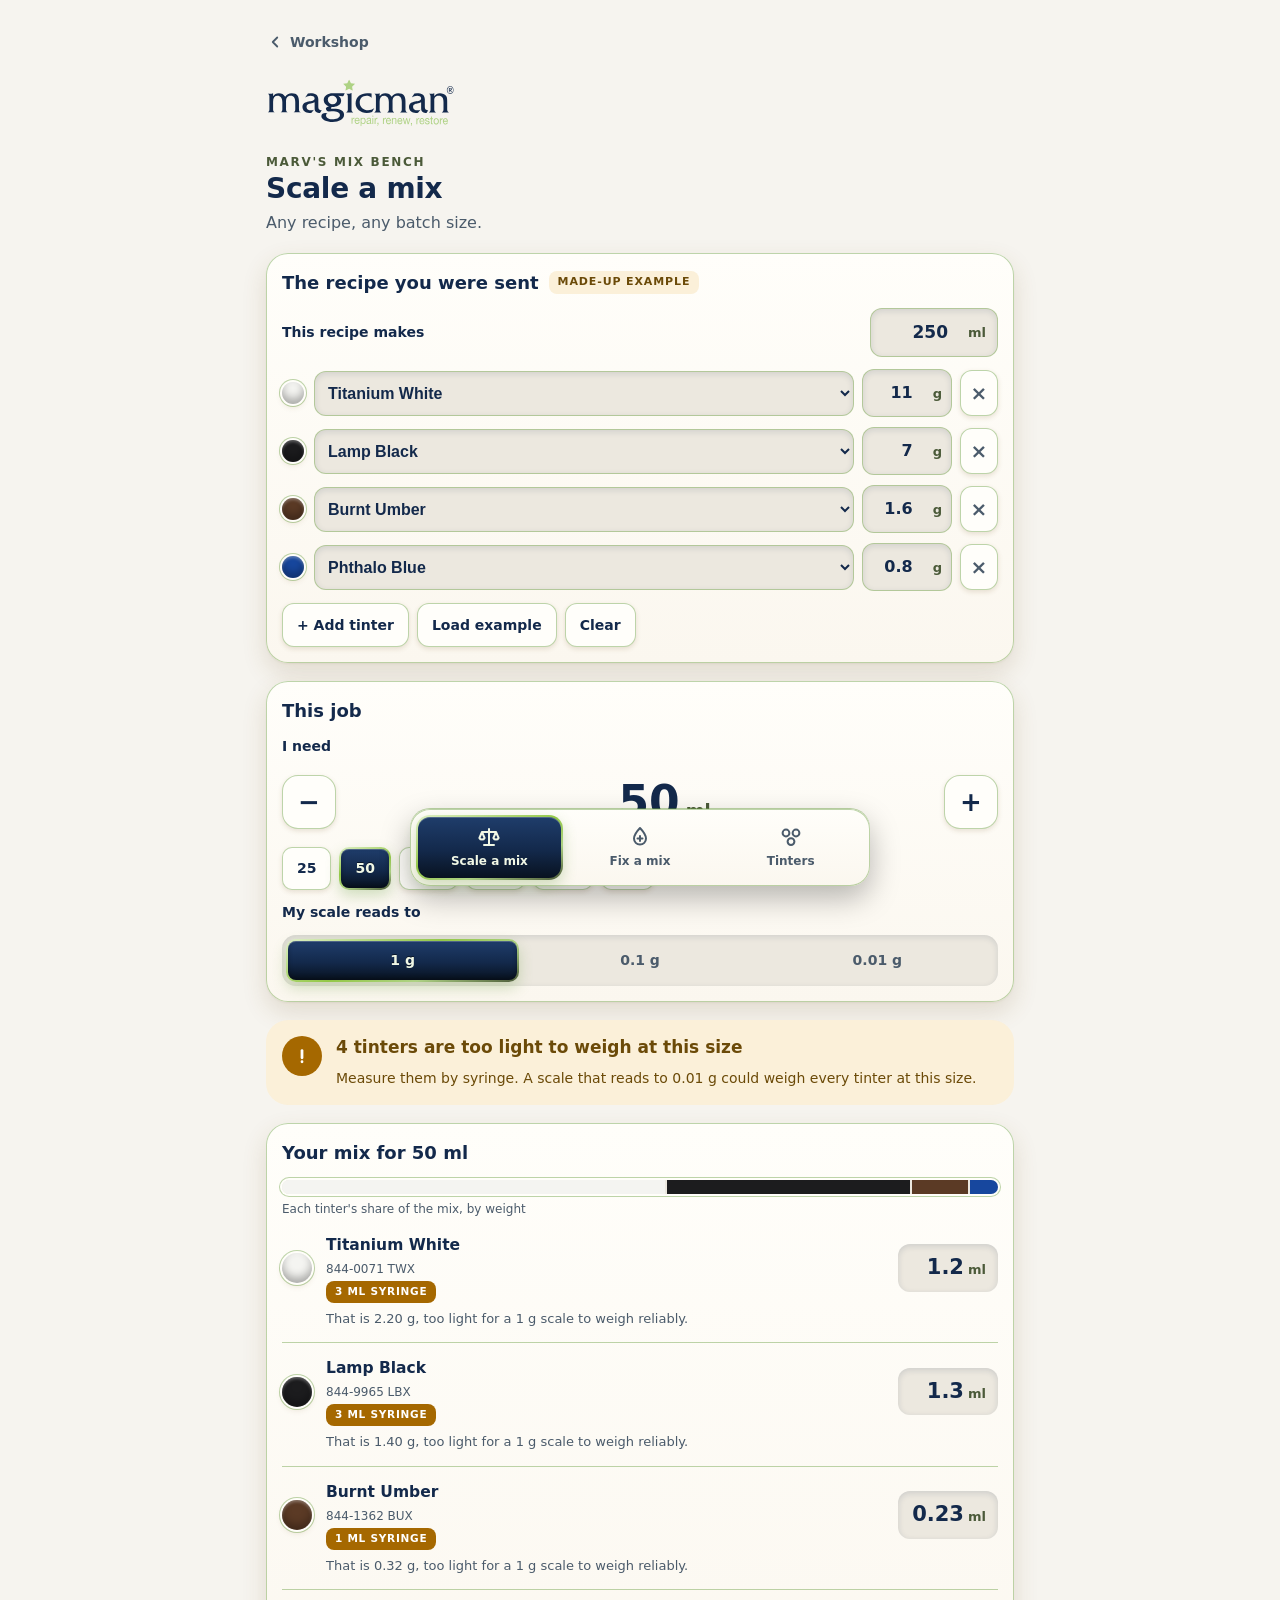
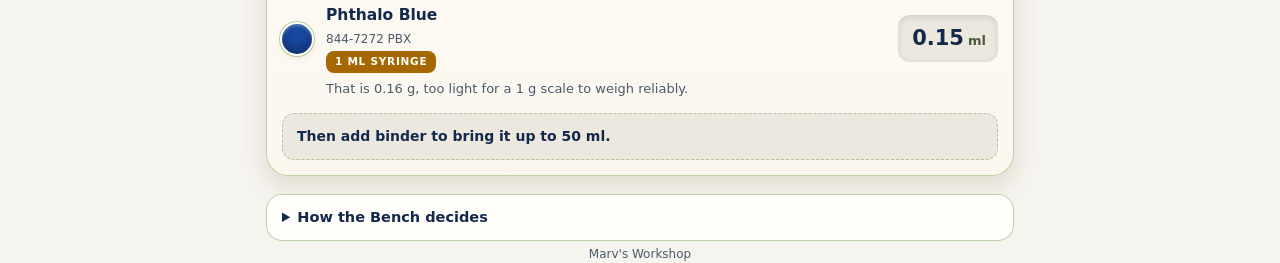
==== bench.html @ dd87129c "Name the sections Marv's Colour Lab, Mix Bench and Photo Match Each part of the Workshop now carries" ====
<!DOCTYPE html>
<html lang="en">
<head>
<meta charset="UTF-8">
<meta name="viewport" content="width=device-width, initial-scale=1, viewport-fit=cover">
<meta name="theme-color" content="#13294b">
<title>Marv's Mix Bench</title>
<link rel="stylesheet" href="css/workshop.css">
<link rel="stylesheet" href="css/bench.css">
</head>
<body>
<div class="app">
  <header class="wrap">
    <a class="back" href="index.html"><svg viewBox="0 0 24 24" fill="none" stroke="currentColor" stroke-width="2.4" stroke-linecap="round" stroke-linejoin="round" aria-hidden="true"><path d="M15 6l-6 6 6 6"/></svg>Workshop</a>
    <div class="logo"><img class="on-light" src="brand/logo.svg" alt="Magicman: repair, renew, restore"><img class="on-dark" src="brand/logo-white.svg" alt="Magicman: repair, renew, restore"></div>
    <span class="eyebrow">Marv's Mix Bench</span>
    <h1 id="hero-title">Scale a mix</h1>
    <p id="hero-sub">Any recipe, any batch size.</p>
  </header>

  <main class="wrap">

    <!-- ═══ SCALE A MIX ═══ -->
    <section class="panel" id="panel-scale" role="tabpanel" aria-labelledby="tab-scale">

      <div class="card">
        <h2>The recipe you were sent <span class="tag" id="example-note">Made-up example</span></h2>
        <div class="makes">
          <label class="label" for="recipe-qty">This recipe makes</label>
          <div class="inwell"><input id="recipe-qty" type="number" inputmode="decimal" min="1" step="any" value="250"><span>ml</span></div>
        </div>
        <div class="rows" id="rows"></div>
        <div class="link-row">
          <button class="ghost" id="add-row" type="button">+ Add tinter</button>
          <button class="ghost" id="load-example" type="button">Load example</button>
          <button class="ghost" id="clear-rows" type="button">Clear</button>
        </div>
      </div>

      <div class="card">
        <h2>This job</h2>
        <span class="label" id="need-label">I need</span>
        <div class="stepper">
          <button class="step" id="need-minus" type="button" aria-label="Less">&minus;</button>
          <div class="qty">
            <input id="need-qty" type="number" inputmode="decimal" min="1" step="any" value="50" aria-labelledby="need-label">
            <span>ml</span>
          </div>
          <button class="step" id="need-plus" type="button" aria-label="More">+</button>
        </div>
        <div class="chips" id="need-chips">
          <button class="chip" type="button" data-need="25">25</button>
          <button class="chip" type="button" data-need="50">50</button>
          <button class="chip" type="button" data-need="100">100</button>
          <button class="chip" type="button" data-need="250">250</button>
          <button class="chip" type="button" data-need="500">500</button>
          <button class="chip" type="button" data-need="1000">1 L</button>
        </div>
        <span class="label" id="res-label">My scale reads to</span>
        <div class="seg" id="res-chips" role="group" aria-labelledby="res-label">
          <button type="button" data-res="1">1 g</button>
          <button type="button" data-res="0.1">0.1 g</button>
          <button type="button" data-res="0.01">0.01 g</button>
        </div>
      </div>

      <div id="verdict" aria-live="polite"></div>

      <div class="bench" id="result-card">
        <h2 id="result-title">Your mix</h2>
        <div class="mixbar-wrap" id="mixbar-wrap" hidden>
          <div class="mixbar" id="mixbar"></div>
          <small>Each tinter's share of the mix, by weight</small>
        </div>
        <div class="lines" id="lines"></div>
      </div>

      <details>
        <summary>How the Bench decides</summary>
        <ul>
          <li>A scale can be out by half its smallest step. To keep that error under about 5%, each tinter must weigh at least ten steps: 10 g on a 1 g scale, 1 g on a 0.1 g scale.</li>
          <li>Anything lighter is converted to millilitres using the density printed on the tin, for a syringe. Below 0.10 ml a 1 ml syringe is not accurate enough either.</li>
          <li>Tinters are thick and some stays in the syringe. Use the same technique every time.</li>
          <li>Most van scales read to 1 g, so that is the starting setting. Change it if yours reads finer.</li>
          <li>Syringe sizes and the 0.10 ml limit are working assumptions until we confirm what technicians carry.</li>
          <li>The example recipe uses invented numbers. It is not a real formulation.</li>
        </ul>
      </details>
    </section>

    <!-- ═══ FIX A MIX ═══ -->
    <section class="panel" id="panel-fix" role="tabpanel" aria-labelledby="tab-fix" hidden>

      <div class="card">
        <h2>What are you mixing?</h2>
        <div class="chips" id="family-chips">
          <button class="chip" type="button" data-family="lightgrey">Light grey</button>
          <button class="chip" type="button" data-family="darkgrey">Dark grey</button>
          <button class="chip" type="button" data-family="green">Green</button>
          <button class="chip" type="button" data-family="other">Something else</button>
        </div>
      </div>

      <div class="card">
        <h2>Next to the target, your mix is</h2>
        <div class="grid2" id="problem-grid">
          <button class="big-btn" type="button" data-problem="light"><span class="pot cue-light"></span>Too light</button>
          <button class="big-btn" type="button" data-problem="dark"><span class="pot cue-dark"></span>Too dark</button>
          <button class="big-btn" type="button" data-problem="red"><span class="pot cue-red"></span>Too red</button>
          <button class="big-btn" type="button" data-problem="green"><span class="pot cue-green"></span>Too green</button>
          <button class="big-btn" type="button" data-problem="yellow"><span class="pot cue-yellow"></span>Too yellow</button>
          <button class="big-btn" type="button" data-problem="blue"><span class="pot cue-blue"></span>Too blue</button>
          <button class="big-btn" type="button" data-problem="bright"><span class="pot cue-bright"></span>Too bright</button>
          <button class="big-btn" type="button" data-problem="dull"><span class="pot cue-dull"></span>Too dull</button>
        </div>
      </div>

      <div class="coach" id="coach-card" aria-live="polite"></div>

      <div class="card">
        <h2>Every time</h2>
        <ol class="steps">
          <li><span>Make one change at a time.</span></li>
          <li><span>Stir fully before you judge it.</span></li>
          <li><span>Dab it next to the target and check it once it is dry.</span></li>
          <li><span>Note what you added. The next job in this colour starts there.</span></li>
        </ol>
      </div>

      <p class="draft"><strong>Draft guidance.</strong> Built from the notes on the tin labels and standard colour practice. Technical has not signed it off yet. It assumes the eleven tinters listed under Tinters.</p>
    </section>

    <!-- ═══ TINTERS ═══ -->
    <section class="panel" id="panel-tinters" role="tabpanel" aria-labelledby="tab-tinters" hidden>
      <div class="card">
        <h2>The eleven tinters</h2>
        <div id="tinter-list"></div>
      </div>
      <p class="hint">Vans carry either the old or the new tint system. Which one these eleven belong to is still to be confirmed. Codes, material numbers and densities are from the tin labels. The coloured pots are for finding the tin, not for judging colour. Strength for the two Phthalos and the two oxides comes from the feasibility report. The other strength ratings are a draft for Technical to confirm.</p>
    </section>

    <p class="foot">Marv's Workshop</p>
  </main>
</div>

<nav class="dock" aria-label="Tools">
  <div class="dock-in" role="tablist">
    <button role="tab" id="tab-scale" aria-controls="panel-scale" aria-selected="true">
      <svg viewBox="0 0 24 24" fill="none" stroke="currentColor" stroke-width="2" stroke-linecap="round" stroke-linejoin="round" aria-hidden="true"><path d="M12 4v16M7 20h10M5 7h14M5 7l-2.6 6a2.9 2.9 0 0 0 5.2 0L5 7zM19 7l-2.6 6a2.9 2.9 0 0 0 5.2 0L19 7z"/></svg>
      Scale a mix
    </button>
    <button role="tab" id="tab-fix" aria-controls="panel-fix" aria-selected="false">
      <svg viewBox="0 0 24 24" fill="none" stroke="currentColor" stroke-width="2" stroke-linecap="round" stroke-linejoin="round" aria-hidden="true"><path d="M12 3s6 6.3 6 10.6a6 6 0 0 1-12 0C6 9.3 12 3 12 3z"/><path d="M12 11v5M9.5 13.5h5"/></svg>
      Fix a mix
    </button>
    <button role="tab" id="tab-tinters" aria-controls="panel-tinters" aria-selected="false">
      <svg viewBox="0 0 24 24" fill="none" stroke="currentColor" stroke-width="2" stroke-linecap="round" stroke-linejoin="round" aria-hidden="true"><circle cx="7" cy="8" r="3.4"/><circle cx="17" cy="8" r="3.4"/><circle cx="12" cy="16.6" r="3.4"/></svg>
      Tinters
    </button>
  </div>
</nav>

<script>
(function () {
  "use strict";

  // ── Tinter data: Chroma-Chem 844, from the tin labels (report Appendix A) ──
  var TINTERS = [
    { id: "OYX", name: "Organic Yellow",       code: "844-2852 OYX", mat: "11000817", density: 1101, group: "Yellows and golds",            strength: "medium", dot: "#f2c417", note: "Clean, bright yellow." },
    { id: "MYX", name: "LF Medium Yellow",     code: "844-2565 MYX", mat: "11000169", density: 1190, group: "Yellows and golds",            strength: "medium", dot: "#f0a81c", note: "Clean yellow, a little warmer." },
    { id: "YOX", name: "Yellow Oxide",         code: "844-1871 YOX", mat: "11000160", density: 1643, group: "Yellows, browns and earths",   strength: "gentle", dot: "#c8962e", note: "Bridges the yellows and the earths. With Red Oxide it makes sandy ochres." },
    { id: "QRX", name: "Quinacridone Red",     code: "844-0461 QRX", mat: "11000129", density: 1042, group: "Reds and pinks",               strength: "medium", dot: "#c2264b", note: "Clean red." },
    { id: "ROX", name: "Red Oxide",            code: "844-1071 ROX", mat: "11000144", density: 1955, group: "Reds, browns and earths",      strength: "gentle", dot: "#8e3b26", note: "Earthy red. Two tins in stock, density 1955 and 1953." },
    { id: "BUX", name: "Burnt Umber",          code: "844-1362 BUX", mat: "11000151", density: 1406, group: "Browns and earths",            strength: "medium", dot: "#5b3a25", note: "Neutralises and warms other colours. With Phthalo Green it makes natural muted greens." },
    { id: "PBX", name: "Phthalo Blue",         code: "844-7272 PBX", mat: "11000196", density: 1039, group: "Blues, teals and neutrals",    strength: "vstrong", dot: "#17479e", note: "The only blue on the van. With Phthalo Green it makes teal." },
    { id: "PGX", name: "Phthalo Green",        code: "844-5568 PGX", mat: "99003584 / 11000184", density: 1068, group: "Greens, blues and teals", strength: "vstrong", dot: "#0f7a57", note: "Two tins in stock, density 1068 and 1066." },
    { id: "QVX", name: "Quinacridone Violet",  code: "844-9461 QVX", mat: "11000203", density: 1047, group: "Purples and mauves",           strength: "medium", dot: "#6d2a7c", note: "The only violet on the van." },
    { id: "LBX", name: "Lamp Black",           code: "844-9965 LBX", mat: "11000218", density: 1070, group: "Value adjusters",              strength: "vstrong", dot: "#1c1c1e", note: "With Phthalo Blue and Titanium White it makes blue-greys." },
    { id: "TWX", name: "Titanium White",       code: "844-0071 TWX", mat: "11000121", density: 1898, group: "Value adjusters",              strength: "gentle", dot: "#f4f4f1", note: "The main lightener for every colour group." }
  ];
  var T = {};
  TINTERS.forEach(function (t) { T[t.id] = t; });

  var STRENGTH = {
    vstrong: { label: "Very strong", cls: "stop", how: "The smallest touch you can manage, then check." },
    medium:  { label: "Medium",      cls: "warn", how: "Add a drop at a time." },
    gentle:  { label: "Gentle",      cls: "ok",   how: "Needs more than you expect to shift the colour." }
  };

  var ICONS = {
    ok:   '<svg viewBox="0 0 24 24" fill="none" stroke="currentColor" stroke-width="3" stroke-linecap="round" stroke-linejoin="round" aria-hidden="true"><path d="M5 12.5l4.5 4.5L19 7.5"/></svg>',
    warn: '<svg viewBox="0 0 24 24" fill="none" stroke="currentColor" stroke-width="3" stroke-linecap="round" aria-hidden="true"><path d="M12 6v8"/><path d="M12 18.2v.1"/></svg>',
    stop: '<svg viewBox="0 0 24 24" fill="none" stroke="currentColor" stroke-width="3" stroke-linecap="round" aria-hidden="true"><path d="M7 7l10 10"/><path d="M17 7L7 17"/></svg>'
  };

  var HERO = {
    scale:   { title: "Scale a mix", sub: "Any recipe, any batch size." },
    fix:     { title: "Fix a mix",   sub: "Tell MARV what looks off." },
    tinters: { title: "Tinters",     sub: "The eleven tins at a glance." }
  };

  var SYRINGE_MIN_ML = 0.10;
  var SYRINGES = [1, 3, 5, 10, 20];
  var MAX_TYPICAL_ML = 1000;   // largest batch HQ normally issues a recipe for
  var FINER_SCALES = [0.1, 0.01];

  var EXAMPLE = {
    recipeQty: 250,
    rows: [
      { t: "TWX", g: 11 },
      { t: "LBX", g: 7 },
      { t: "BUX", g: 1.6 },
      { t: "PBX", g: 0.8 }
    ]
  };

  var state = {
    recipeQty: EXAMPLE.recipeQty,
    need: 50,
    res: 1,
    rows: EXAMPLE.rows.map(function (r) { return { t: r.t, g: r.g }; }),
    isExample: true,
    family: "lightgrey",
    problem: null
  };

  var $ = function (id) { return document.getElementById(id); };
  function el(tag, cls, text) {
    var n = document.createElement(tag);
    if (cls) n.className = cls;
    if (text != null) n.textContent = text;
    return n;
  }
  function pot(color, cls) {
    var p = el("span", "pot" + (cls ? " " + cls : ""));
    p.style.backgroundColor = color;
    return p;
  }

  // ── Number formatting ──
  function fmtQty(ml) {
    if (ml >= 1000) {
      var l = ml / 1000;
      return (Math.abs(l - Math.round(l)) < 1e-9 ? l.toFixed(0) : l.toFixed(1)) + " L";
    }
    return Math.round(ml) + " ml";
  }
  function roundUpNice(ml) {
    var step = ml <= 1000 ? 5 : 100;
    return Math.ceil(ml / step - 1e-9) * step;
  }
  function resDecimals(res) { return res >= 1 ? 0 : res >= 0.1 ? 1 : 2; }
  function fmtSmallG(g) { return g < 0.1 ? g.toFixed(3) : g.toFixed(2); }

  // ── The scaling maths ──
  function calc() {
    var rows = state.rows.filter(function (r) { return r.g > 0 && T[r.t]; });
    if (!(state.recipeQty > 0) || !(state.need > 0) || rows.length === 0) return null;
    var f = state.need / state.recipeQty;
    var thr = state.res * 10;
    var weighFactor = 0, syringeFactor = 0;
    var lines = rows.map(function (r) {
      var t = T[r.t];
      var gPerMl = t.density / 1000;
      var g = r.g * f;
      var ml = g / gPerMl;
      var method = g >= thr - 1e-9 ? "weigh" : (ml >= SYRINGE_MIN_ML - 1e-9 ? "syringe" : "small");
      weighFactor = Math.max(weighFactor, thr / r.g);
      syringeFactor = Math.max(syringeFactor, Math.min(thr, SYRINGE_MIN_ML * gPerMl) / r.g);
      var syringe = null;
      if (method === "syringe") {
        for (var i = 0; i < SYRINGES.length; i++) { if (SYRINGES[i] >= ml - 1e-9) { syringe = SYRINGES[i]; break; } }
        if (syringe === null) syringe = SYRINGES[SYRINGES.length - 1];
      }
      return { t: t, g: g, ml: ml, method: method, syringe: syringe, stockOk: g * 10 >= thr - 1e-9 };
    });
    var minG = Math.min.apply(null, lines.map(function (l) { return l.g; }));
    var finerRes = null;
    FINER_SCALES.forEach(function (r) {
      if (finerRes === null && r < state.res && minG >= r * 10 - 1e-9) finerRes = r;
    });
    return {
      lines: lines,
      thr: thr,
      finerRes: finerRes,
      weighMin: roundUpNice(state.recipeQty * weighFactor),
      syringeMin: roundUpNice(state.recipeQty * syringeFactor)
    };
  }

  // ── Recipe rows ──
  function renderRows() {
    var box = $("rows");
    box.textContent = "";
    state.rows.forEach(function (r, i) {
      var row = el("div", "row");
      var p = pot(T[r.t] ? T[r.t].dot : "transparent");

      var sel = el("select", "pick");
      sel.id = "row-t-" + i;
      sel.setAttribute("aria-label", "Tinter " + (i + 1));
      TINTERS.forEach(function (t) {
        var o = el("option", null, t.name);
        o.value = t.id;
        if (t.id === r.t) o.selected = true;
        sel.appendChild(o);
      });
      sel.addEventListener("change", function () { r.t = sel.value; p.style.backgroundColor = T[r.t].dot; touched(); renderResults(); });

      var well = el("div", "inwell");
      var inp = el("input");
      inp.id = "row-g-" + i;
      inp.type = "number";
      inp.inputMode = "decimal";
      inp.min = "0";
      inp.step = "any";
      inp.value = r.g > 0 ? String(r.g) : "";
      inp.placeholder = "0";
      inp.setAttribute("aria-label", "Grams of tinter " + (i + 1));
      inp.addEventListener("input", function () { r.g = parseFloat(inp.value) || 0; touched(); renderResults(); });
      well.appendChild(inp);
      well.appendChild(el("span", null, "g"));

      var del = el("button", "icon-btn", "×");
      del.type = "button";
      del.setAttribute("aria-label", "Remove tinter " + (i + 1));
      del.addEventListener("click", function () { state.rows.splice(i, 1); touched(); renderRows(); renderResults(); });

      row.appendChild(p); row.appendChild(sel); row.appendChild(well); row.appendChild(del);
      box.appendChild(row);
    });
    if (state.rows.length === 0) {
      box.appendChild(el("p", "hint", "No tinters yet. Add the tinters and weights from the recipe HQ sent you."));
    }
  }
  function touched() { state.isExample = false; $("example-note").hidden = true; }

  // ── Results ──
  function renderResults() {
    var c = calc();
    var verdict = $("verdict");
    var lines = $("lines");
    var bar = $("mixbar");
    verdict.textContent = "";
    lines.textContent = "";
    bar.textContent = "";

    document.querySelectorAll("#need-chips .chip").forEach(function (b) {
      b.setAttribute("aria-pressed", String(parseFloat(b.dataset.need) === state.need));
    });
    document.querySelectorAll("#res-chips button").forEach(function (b) {
      b.setAttribute("aria-pressed", String(parseFloat(b.dataset.res) === state.res));
    });

    if (!c) {
      $("result-title").textContent = "Your mix";
      $("mixbar-wrap").hidden = true;
      lines.appendChild(el("p", "why", "Enter the recipe and the amount you need. The weights appear here."));
      return;
    }
    $("result-title").textContent = "Your mix for " + fmtQty(state.need);
    $("mixbar-wrap").hidden = false;
    c.lines.forEach(function (l) {
      var seg = el("i");
      seg.style.flexGrow = String(l.g);
      seg.style.flexBasis = "0";
      seg.style.backgroundColor = l.t.dot;
      seg.title = l.t.name;
      bar.appendChild(seg);
    });

    var nSyr = c.lines.filter(function (l) { return l.method === "syringe"; }).length;
    var nSmall = c.lines.filter(function (l) { return l.method === "small"; }).length;
    var scaleName = state.res + " g scale";
    var kind, headText, bodyText, actions = [];
    var bigBatchOk = c.weighMin <= MAX_TYPICAL_ML;
    var finer = c.finerRes ? " A scale that reads to " + c.finerRes + " g could weigh every tinter at this size." : "";

    if (nSyr === 0 && nSmall === 0) {
      kind = "ok";
      headText = "Good to weigh";
      bodyText = "Every tinter is heavy enough for a " + scaleName + ".";
    } else if (nSmall === 0) {
      kind = "warn";
      headText = nSyr + (nSyr === 1 ? " tinter is" : " tinters are") + " too light to weigh at this size";
      bodyText = "Measure " + (nSyr === 1 ? "it" : "them") + " by syringe" +
        (bigBatchOk ? ", or make " + fmtQty(c.weighMin) + " and weigh everything on a " + scaleName + "." : ".") + finer;
      if (bigBatchOk) actions.push(c.weighMin);
    } else {
      kind = "stop";
      headText = nSmall + (nSmall === 1 ? " tinter is" : " tinters are") + " too small to measure at this size";
      bodyText = c.weighMin === c.syringeMin
        ? "The smallest batch you can measure properly is " + fmtQty(c.syringeMin) + "."
        : "The smallest batch that works with a syringe is " + fmtQty(c.syringeMin) + "." +
          (bigBatchOk ? " To weigh everything on a " + scaleName + ", make " + fmtQty(c.weighMin) + "." : "") + finer;
      actions.push(c.syringeMin);
      if (bigBatchOk && c.weighMin !== c.syringeMin) actions.push(c.weighMin);
    }
    var box = el("div", "verdict " + kind);
    var icon = el("div", "icon");
    icon.innerHTML = ICONS[kind];
    var body = el("div", "body");
    body.appendChild(el("strong", null, headText));
    body.appendChild(el("p", null, bodyText));
    if (actions.length) {
      var ar = el("div", "link-row");
      actions.forEach(function (ml, i) {
        var b = el("button", i === 0 ? "cta" : "ghost", "Make " + fmtQty(ml) + " instead");
        b.type = "button";
        b.addEventListener("click", function () { setNeed(ml); });
        ar.appendChild(b);
      });
      body.appendChild(ar);
    }
    box.appendChild(icon); box.appendChild(body);
    verdict.appendChild(box);

    var dp = resDecimals(state.res);
    c.lines.forEach(function (l, idx) {
      var line = el("div", "line");
      line.style.animationDelay = (idx * 45) + "ms";
      var info = el("div", "info");
      info.appendChild(el("span", "name", l.t.name));
      info.appendChild(el("span", "code", l.t.code));
      var readout = el("div", "readout");
      var why = null;

      function setReadout(value, unit) {
        readout.textContent = value;
        readout.appendChild(el("span", null, unit));
      }

      if (l.method === "weigh") {
        setReadout(l.g.toFixed(dp), "g");
        info.appendChild(el("span", "pill ok", "Weigh"));
      } else if (l.method === "syringe") {
        setReadout(l.ml.toFixed(l.syringe === 1 ? 2 : 1), "ml");
        info.appendChild(el("span", "pill warn", l.syringe + " ml syringe"));
        why = el("p", "why", "That is " + fmtSmallG(l.g) + " g, too light for a " + scaleName + " to weigh reliably.");
      } else {
        setReadout(fmtSmallG(l.g), "g");
        info.appendChild(el("span", "pill stop", "Too small"));
        var msg = "That is " + l.ml.toFixed(3) + " ml, too little for a scale or a syringe.";
        if (l.stockOk) {
          msg += " As a 1 to 9 stock tint it becomes " + (l.g * 10).toFixed(dp) + " g, which this scale can weigh. Stock tints need Technical sign-off first.";
        } else {
          msg += " Make a bigger batch.";
        }
        why = el("p", "why", msg);
      }
      line.appendChild(pot(l.t.dot, "lg")); line.appendChild(info); line.appendChild(readout);
      if (why) line.appendChild(why);
      lines.appendChild(line);
    });
    lines.appendChild(el("div", "binder", "Then add binder to bring it up to " + fmtQty(state.need) + "."));
  }

  function setNeed(ml) {
    state.need = ml;
    $("need-qty").value = String(ml);
    renderResults();
  }
  function stepFor(v) { return v < 50 ? 5 : v < 100 ? 10 : v < 250 ? 25 : v < 1000 ? 50 : 100; }
  function nudge(dir) {
    var v = state.need > 0 ? state.need : 0;
    var next;
    if (dir > 0) { var s = stepFor(v); next = Math.floor(v / s + 1e-9) * s + s; }
    else { var s2 = stepFor(v - 0.001); next = Math.ceil(v / s2 - 1e-9) * s2 - s2; }
    setNeed(Math.max(5, Math.min(5000, next)));
  }

  // ── Coach rules (draft, pending Technical sign-off) ──
  var GREYS = { lightgrey: true, darkgrey: true };
  function advice(family, problem) {
    var grey = !!GREYS[family], green = family === "green";
    switch (problem) {
      case "light":
        if (green) return { head: "Deepen it with Phthalo Green", first: ["PGX", "Deepens a green without greying it."], second: ["LBX", "Darkens faster, but it also dulls a green."] };
        return { head: "Darken it with Lamp Black", first: ["LBX", family === "lightgrey" ? "On a light grey a trace of black goes a long way." : "Darkens quickly."], note: "If the colour looks weak, not just pale, add more of the recipe's main tinter before reaching for black." };
      case "dark":
        return { head: "Lighten it with Titanium White", first: ["TWX", "The main lightener for every colour group."], note: "White can leave a colour looking chalkier and cooler. Check the tone again after lightening." };
      case "red":
        return { head: "Cancel the red with Phthalo Green", first: ["PGX", "Green cancels red."], note: grey ? "A pink cast in a grey needs very little green to clear." : null };
      case "green":
        if (green) return { head: "Calm it with Burnt Umber", first: ["BUX", "Takes a green toward a natural, muted tone."], second: ["ROX", "Red cancels green. Gentle, so easy to control."] };
        if (grey) return { head: "Cancel the green with Red Oxide", first: ["ROX", "Red cancels green. Gentle, so easy to control in a grey."], second: ["QRX", "Cleaner and stronger. Use it if Red Oxide is turning the grey brown."] };
        return { head: "Cancel the green with Quinacridone Red", first: ["QRX", "Red cancels green, and this is the clean red."], second: ["ROX", "Gentler and earthier. Easier to control in a small batch."] };
      case "yellow":
        if (green) return { head: "Pull it back with Phthalo Blue", first: ["PBX", "Takes a yellow-green back toward blue."], second: ["PGX", "Adds green without pushing as far toward blue."] };
        return { head: "Cancel the yellow with Quinacridone Violet", first: ["QVX", "Violet cancels yellow."], second: grey ? ["PBX", "A trace cools a warm grey."] : null };
      case "blue":
        if (green) return { head: "Bring it back with Organic Yellow", first: ["OYX", "Clean yellow takes a blue-green back toward green."], second: ["YOX", "Use this one for muted, natural greens."] };
        return { head: "Warm it with Burnt Umber", first: ["BUX", "Warms and neutralises a cool colour."], second: ["YOX", "A gentler warm shift. Pair it with Red Oxide for a sandy tone."] };
      case "bright":
        return { head: "Knock it back with Burnt Umber", first: ["BUX", green ? "Makes a natural, muted green." : "Neutralises and warms other colours."], second: ["LBX", "Greys the colour down and darkens it at the same time."], note: grey ? "On a grey, name the cast if you can see one: too blue, too green, too red or too yellow." : null };
      case "dull":
        return { head: "You can't take dullness out", plain: "Nothing on the van removes it. Add more of the clean tinter that carries the colour to lift it. If it is a long way off, start again, and make a batch big enough to measure properly.", list: ["OYX", "QRX", "PBX", "PGX", "QVX"], sprite: "brand/marv/wincing.jpg" };
    }
    return null;
  }

  function strengthPill(t) {
    var s = STRENGTH[t.strength];
    return el("span", "pill " + s.cls, s.label);
  }
  function optionBlock(label, pair) {
    var t = T[pair[0]];
    var box = el("div", "option");
    var who = el("div", "who");
    who.appendChild(pot(t.dot));
    who.appendChild(document.createTextNode(label + t.name));
    who.appendChild(strengthPill(t));
    box.appendChild(who);
    box.appendChild(el("p", null, pair[1] + " " + STRENGTH[t.strength].how));
    return box;
  }

  function renderCoach() {
    document.querySelectorAll("#family-chips .chip").forEach(function (b) {
      b.setAttribute("aria-pressed", String(b.dataset.family === state.family));
    });
    document.querySelectorAll("#problem-grid .big-btn").forEach(function (b) {
      b.setAttribute("aria-pressed", String(b.dataset.problem === state.problem));
    });

    var card = $("coach-card");
    card.textContent = "";
    var a = state.problem ? advice(state.family, state.problem) : null;

    var img = document.createElement("img");
    img.className = "coach-marv";
    img.alt = "MARV";
    img.src = a ? (a.sprite || "brand/marv/confident.jpg") : "brand/marv/focussed.jpg";
    var say = el("div", "say");

    if (!a) {
      say.appendChild(el("h3", null, "Tell me what you see"));
      say.appendChild(el("p", null, "Hold your test dab next to the target, then tap the one thing that is most wrong. I'll tell you which tin to reach for."));
    } else {
      say.appendChild(el("h3", null, a.head));
      if (a.plain) say.appendChild(el("p", null, a.plain));
      if (a.first) say.appendChild(optionBlock("Add ", a.first));
      if (a.second) say.appendChild(optionBlock("Or try ", a.second));
      if (a.list) {
        var box = el("div", "option");
        box.appendChild(el("p", null, "The clean tinters: " + a.list.map(function (id) { return T[id].name; }).join(", ") + "."));
        say.appendChild(box);
      }
      if (a.note) say.appendChild(el("p", "hint", a.note));
    }
    card.appendChild(img); card.appendChild(say);
  }

  // ── Tinter reference ──
  function renderTinters() {
    var list = $("tinter-list");
    TINTERS.forEach(function (t) {
      var row = el("div", "tinter");
      var body = el("div");
      var h = el("h3", null, t.name);
      h.appendChild(strengthPill(t));
      var dl = el("dl");
      [["Code", t.code], ["Material", t.mat], ["Density", t.density + " kg/m³"], ["Group", t.group]].forEach(function (p) {
        dl.appendChild(el("dt", null, p[0]));
        dl.appendChild(el("dd", null, p[1]));
      });
      body.appendChild(h); body.appendChild(dl); body.appendChild(el("p", null, t.note));
      row.appendChild(pot(t.dot, "lg")); row.appendChild(body);
      list.appendChild(row);
    });
  }

  // ── Wiring ──
  var TABS = ["scale", "fix", "tinters"];
  function showTab(name, scroll) {
    TABS.forEach(function (n) {
      $("tab-" + n).setAttribute("aria-selected", String(n === name));
      $("panel-" + n).hidden = n !== name;
    });
    $("hero-title").textContent = HERO[name].title;
    $("hero-sub").textContent = HERO[name].sub;
    if (scroll) window.scrollTo(0, 0);
    try { localStorage.setItem("mixbench-tab", name); } catch (e) { /* storage unavailable */ }
  }
  TABS.forEach(function (n) { $("tab-" + n).addEventListener("click", function () { showTab(n, true); }); });

  $("recipe-qty").addEventListener("input", function (e) { state.recipeQty = parseFloat(e.target.value) || 0; touched(); renderResults(); });
  $("need-qty").addEventListener("input", function (e) { state.need = parseFloat(e.target.value) || 0; renderResults(); });
  $("need-minus").addEventListener("click", function () { nudge(-1); });
  $("need-plus").addEventListener("click", function () { nudge(1); });
  $("need-chips").addEventListener("click", function (e) {
    var b = e.target.closest("[data-need]");
    if (b) setNeed(parseFloat(b.dataset.need));
  });
  $("res-chips").addEventListener("click", function (e) {
    var b = e.target.closest("[data-res]");
    if (b) { state.res = parseFloat(b.dataset.res); renderResults(); }
  });
  $("add-row").addEventListener("click", function () {
    state.rows.push({ t: "TWX", g: 0 });
    touched(); renderRows(); renderResults();
    var last = $("row-t-" + (state.rows.length - 1));
    if (last) last.focus();
  });
  $("clear-rows").addEventListener("click", function () {
    state.rows = [];
    touched(); renderRows(); renderResults();
  });
  $("load-example").addEventListener("click", function () {
    state.recipeQty = EXAMPLE.recipeQty;
    state.rows = EXAMPLE.rows.map(function (r) { return { t: r.t, g: r.g }; });
    state.isExample = true;
    $("recipe-qty").value = String(state.recipeQty);
    $("example-note").hidden = false;
    renderRows(); renderResults();
  });
  $("family-chips").addEventListener("click", function (e) {
    var b = e.target.closest("[data-family]");
    if (b) { state.family = b.dataset.family; renderCoach(); }
  });
  $("problem-grid").addEventListener("click", function (e) {
    var b = e.target.closest("[data-problem]");
    if (b) { state.problem = b.dataset.problem; renderCoach(); $("coach-card").scrollIntoView({ block: "nearest", behavior: "smooth" }); }
  });

  renderRows();
  renderResults();
  renderCoach();
  renderTinters();
  try {
    var saved = localStorage.getItem("mixbench-tab");
    if (saved && TABS.indexOf(saved) !== -1) showTab(saved, false);
  } catch (e) { /* storage unavailable */ }
})();
</script>
</body>
</html>
---- css/workshop.css ----
/* Marv's Workshop shared look.
   Cream paper, navy ink, raised cards, pill buttons with a Magicman green edge
   and a soft gloss. Colours are the brand guide's: Wasabi, Crow Black Blue and
   Lone Hunter. Verdana throughout, as the owner asked. */
:root {
  --bg: #f6f4ef;
  --surface-1: #fffefa;
  --surface-2: #fbf7ef;
  --sunken: #ece8df;
  --ink: #13294b;
  --ink-2: #4b5b6b;
  --navy-1: #1f3d6b;
  --navy-2: #13294b;
  --navy-3: #081220;
  --green: #aed284;
  --green-ink: #4b5a39;
  --hair: rgba(110, 160, 70, 0.45);
  --rim: linear-gradient(160deg, #dff0c8, #93c847 45%, #aed284 70%, #4b5a39);
  --rim-glow: rgba(110, 160, 70, 0.3);
  --primary-ink: #f1f8e6;
  --shadow-warm: rgba(120, 90, 40, 0.16);
  --gloss: linear-gradient(rgba(255, 255, 255, 0.55), rgba(255, 255, 255, 0));
  --pass-bg: #dff0c8;
  --pass-ink: #2f4a1a;
  --warn-bg: #fbf0d9;
  --warn-ink: #6b4a08;
  --stop-bg: #f8e1de;
  --stop-ink: #8a2a1c;
  --logo-on-light: block;
  --logo-on-dark: none;
  --font: Verdana, Geneva, "DejaVu Sans", Tahoma, sans-serif;
}
@media (prefers-color-scheme: dark) {
  :root:not([data-theme="light"]) {
    --bg: #0f1b24; --surface-1: #1c2f40; --surface-2: #162634; --sunken: #0c161e;
    --ink: #e8eef3; --ink-2: #b4c1cc; --green-ink: #aed284;
    --shadow-warm: rgba(0, 0, 0, 0.45); --gloss: linear-gradient(rgba(255, 255, 255, 0.16), rgba(255, 255, 255, 0));
    --pass-bg: #24391a; --pass-ink: #cfeaae; --warn-bg: #3a2e14; --warn-ink: #f0cc80; --stop-bg: #42211b; --stop-ink: #f6aa9c;
    --logo-on-light: none; --logo-on-dark: block;
    color-scheme: dark;
  }
}
:root[data-theme="dark"] {
  --bg: #0f1b24; --surface-1: #1c2f40; --surface-2: #162634; --sunken: #0c161e;
  --ink: #e8eef3; --ink-2: #b4c1cc; --green-ink: #aed284;
  --shadow-warm: rgba(0, 0, 0, 0.45); --gloss: linear-gradient(rgba(255, 255, 255, 0.16), rgba(255, 255, 255, 0));
  --pass-bg: #24391a; --pass-ink: #cfeaae; --warn-bg: #3a2e14; --warn-ink: #f0cc80; --stop-bg: #42211b; --stop-ink: #f6aa9c;
  --logo-on-light: none; --logo-on-dark: block;
  color-scheme: dark;
}

* { box-sizing: border-box; }
[hidden] { display: none !important; }
html, body { margin: 0; }
img { max-width: 100%; }
body { background: var(--bg); color: var(--ink); font-family: var(--font); font-size: 16px; line-height: 1.5; -webkit-font-smoothing: antialiased; }
button, input { font: inherit; color: inherit; }
button { cursor: pointer; -webkit-tap-highlight-color: transparent; }
:focus-visible { outline: 3px solid var(--navy-1); outline-offset: 3px; }

.wrap {
  max-width: 780px; margin: 0 auto; padding-block: 22px 48px;
  padding-left: max(16px, env(safe-area-inset-left, 0px));
  padding-right: max(16px, env(safe-area-inset-right, 0px));
  display: flex; flex-direction: column; gap: 18px;
}
.logo { width: 190px; max-width: 60%; margin: 6px 0 22px; }
.logo img { width: 100%; height: auto; }
.logo .on-light { display: var(--logo-on-light); }
.logo .on-dark { display: var(--logo-on-dark); }
.eyebrow { font-size: 12px; font-weight: bold; letter-spacing: 0.14em; text-transform: uppercase; color: var(--green-ink); }
header h1 { margin: 0; font-weight: bold; font-size: 28px; line-height: 1.15; letter-spacing: -0.01em; text-wrap: balance; }
header p { margin: 6px 0 0; color: var(--ink-2); max-width: 60ch; }

.card {
  background: linear-gradient(180deg, var(--surface-1), var(--surface-2));
  border-radius: 22px; padding: 16px;
  box-shadow: inset 0 0 0 1px var(--hair), inset 0 1px 0 rgba(255, 255, 255, 0.7), 0 1px 2px rgba(90, 70, 30, 0.06), 0 10px 24px var(--shadow-warm);
  display: flex; flex-direction: column; gap: 12px;
}
.card h2 { margin: 0; font-weight: bold; font-size: 18px; }
.note { margin: 0; font-size: 14px; color: var(--ink-2); }
.row { display: flex; flex-wrap: wrap; gap: 10px; }

.pill {
  position: relative; isolation: isolate; border: 2px solid transparent; border-radius: 999px;
  min-height: 46px; padding: 8px 18px; font-size: 15px; font-weight: 700; color: var(--ink);
  background: linear-gradient(180deg, var(--surface-1), var(--surface-2)) padding-box, var(--rim) border-box;
  box-shadow: 0 6px 14px var(--shadow-warm), inset 0 1px 0 rgba(255, 255, 255, 0.6);
  transition: transform 0.1s ease, box-shadow 0.15s ease;
  display: inline-flex; align-items: center; justify-content: center; text-align: center;
}
.pill::before { content: ""; position: absolute; z-index: -1; left: 7%; right: 7%; top: 2px; height: 42%; border-radius: 999px 999px 40% 40%; background: var(--gloss); pointer-events: none; }
.pill:active { transform: translateY(1px); box-shadow: 0 2px 6px var(--shadow-warm); }
.pill:disabled { opacity: 0.5; cursor: default; }
.pill.primary, .pill[aria-pressed="true"] {
  color: var(--primary-ink); text-shadow: 0 1px 1px rgba(0, 0, 0, 0.4);
  background: linear-gradient(180deg, var(--navy-1) 0%, var(--navy-2) 55%, var(--navy-3) 100%) padding-box, var(--rim) border-box;
  box-shadow: 0 0 0 1px rgba(0, 0, 0, 0.18), 0 8px 20px var(--rim-glow), 0 2px 4px rgba(10, 20, 40, 0.3);
}
.pill.primary::before, .pill[aria-pressed="true"]::before { background: linear-gradient(rgba(255, 255, 255, 0.24), rgba(255, 255, 255, 0.02)); }

/* A colour shown as a paint disc */
.disc {
  flex: none; display: block; width: 64px; height: 64px; border-radius: 50%;
  outline: 2px solid var(--green); outline-offset: 2px;
  box-shadow: inset 0 -7px 10px rgba(0, 0, 0, 0.25), inset 0 3px 5px rgba(255, 255, 255, 0.3), 0 6px 12px var(--shadow-warm);
}
.readout { text-align: center; font-weight: bold; font-size: 15px; padding: 8px 12px; border-radius: 12px; background: var(--sunken); box-shadow: inset 0 2px 6px rgba(19, 41, 75, 0.12); font-variant-numeric: tabular-nums; }
.banner { margin: 0; font-weight: 700; font-size: 15px; padding: 10px 14px; border-radius: 12px; }
.banner.pass { background: var(--pass-bg); color: var(--pass-ink); }
.banner.warn { background: var(--warn-bg); color: var(--warn-ink); }
.banner.plain { background: var(--sunken); color: var(--ink); }

/* Way back to the landing screen */
.back { display: inline-flex; align-items: center; gap: 6px; font-size: 14px; font-weight: bold; color: var(--ink-2); text-decoration: none; margin-bottom: 10px; min-height: 40px; }
.back svg { width: 18px; height: 18px; }

/* One main action, embossed; secondary actions quiet */
.btn-main {
  width: 100%; min-height: 58px; border: 2px solid transparent; border-radius: 16px;
  font-size: 17px; font-weight: bold; letter-spacing: 0.01em; color: var(--primary-ink); text-shadow: 0 -1px 0 rgba(0, 0, 0, 0.55);
  background: linear-gradient(180deg, var(--navy-1) 0%, var(--navy-2) 55%, var(--navy-3) 100%) padding-box, var(--rim) border-box;
  box-shadow: inset 0 1px 0 rgba(255, 255, 255, 0.22), inset 0 -3px 6px rgba(0, 0, 0, 0.35), 0 10px 22px var(--rim-glow), 0 2px 4px rgba(10, 20, 40, 0.3);
  transition: transform 0.08s ease, box-shadow 0.12s ease;
}
.btn-main:active { transform: translateY(2px); box-shadow: inset 0 2px 6px rgba(0, 0, 0, 0.5), 0 3px 8px var(--rim-glow); }
.btn-quiet {
  display: inline-flex; align-items: center; gap: 8px; min-height: 44px; padding: 8px 14px; border-radius: 12px;
  border: 1px solid var(--hair); background: var(--surface-1); font-size: 14px; font-weight: bold; color: var(--ink);
  box-shadow: inset 0 1px 0 rgba(255, 255, 255, 0.6), 0 2px 5px var(--shadow-warm);
}
.btn-quiet:active { transform: translateY(1px); }
.btn-quiet:disabled { opacity: 0.5; cursor: default; }
.btn-quiet svg { width: 18px; height: 18px; }
---- css/bench.css ----
/* Tint measurements: the Mix Bench tools in the Workshop look.
   Loaded after the shared tokens. Class names are the ones Mix Bench already used. */
.wrap { max-width: 780px; margin: 0 auto; padding-left: max(16px, env(safe-area-inset-left, 0px)); padding-right: max(16px, env(safe-area-inset-right, 0px)); display: block; padding-block: 0; }
header.wrap { padding-block: 22px 18px; }
main { display: flex; flex-direction: column; gap: 18px; padding-bottom: 120px; }
.panel { display: flex; flex-direction: column; gap: 18px; }
.card h2, .bench h2 { margin: 0; font-size: 18px; display: flex; align-items: center; gap: 10px; flex-wrap: wrap; }
.tag { font-size: 11px; font-weight: bold; letter-spacing: 0.08em; text-transform: uppercase; color: var(--warn-ink); background: var(--warn-bg); padding: 3px 9px; border-radius: 8px; }
.hint { margin: 0; font-size: 13.5px; color: var(--ink-2); }
.label { font-size: 14px; font-weight: bold; }

.inwell { display: flex; align-items: center; gap: 5px; min-width: 0; background: var(--sunken); border: 1px solid var(--hair); border-radius: 12px; padding: 0 11px; box-shadow: inset 0 2px 6px rgba(19, 41, 75, 0.12); }
.inwell:focus-within { border-color: var(--navy-1); }
.inwell input { width: 100%; min-width: 0; background: transparent; border: 0; outline: none; padding: 11px 0; font-size: 17px; font-weight: bold; text-align: right; font-variant-numeric: tabular-nums; }
.inwell span { font-size: 13px; font-weight: bold; color: var(--green-ink); }
.makes { display: flex; align-items: center; justify-content: space-between; gap: 12px; }
.makes .inwell { width: 128px; }
select.pick { min-width: 0; width: 100%; padding: 12px 4px 12px 9px; font-size: 16px; font-weight: bold; color: var(--ink); background: var(--sunken); border: 1px solid var(--hair); border-radius: 12px; box-shadow: inset 0 2px 6px rgba(19, 41, 75, 0.12); }
.rows { display: flex; flex-direction: column; gap: 10px; }
.rows .row { display: grid; grid-template-columns: 24px minmax(0, 1fr) 90px 38px; gap: 8px; align-items: center; flex-wrap: nowrap; }
.rows .row .inwell { padding: 0 9px; }
.rows .row .inwell input { font-size: 16px; }

.ghost, .chip, .icon-btn, .big-btn, .step {
  border: 1px solid var(--hair); background: var(--surface-1); color: var(--ink); font-weight: bold; border-radius: 12px;
  box-shadow: inset 0 1px 0 rgba(255, 255, 255, 0.6), 0 2px 5px var(--shadow-warm); transition: transform 0.08s ease;
}
.ghost:active, .chip:active, .icon-btn:active, .big-btn:active, .step:active, .cta:active { transform: translateY(1px); }
.ghost { padding: 10px 14px; font-size: 14px; min-height: 44px; }
.icon-btn { width: 38px; height: 46px; font-size: 20px; line-height: 1; color: var(--ink-2); padding: 0; }
.link-row, .chips { display: flex; gap: 8px; flex-wrap: wrap; }
.chip { padding: 9px 14px; font-size: 14px; border-radius: 10px; font-variant-numeric: tabular-nums; min-height: 42px; }
.chip[aria-pressed="true"], .big-btn[aria-pressed="true"], .seg button[aria-pressed="true"], .cta {
  color: var(--primary-ink); border: 2px solid transparent; text-shadow: 0 -1px 0 rgba(0, 0, 0, 0.5);
  background: linear-gradient(180deg, var(--navy-1) 0%, var(--navy-2) 55%, var(--navy-3) 100%) padding-box, var(--rim) border-box;
  box-shadow: inset 0 1px 0 rgba(255, 255, 255, 0.22), inset 0 -2px 5px rgba(0, 0, 0, 0.3), 0 6px 14px var(--rim-glow);
}
.cta { border-radius: 12px; padding: 11px 16px; font-size: 14px; font-weight: bold; min-height: 46px; }
.stepper { display: flex; align-items: center; justify-content: space-between; gap: 10px; }
.step { width: 54px; height: 54px; border-radius: 16px; font-size: 26px; line-height: 1; flex: none; padding: 0; }
.qty { display: flex; align-items: baseline; justify-content: center; gap: 6px; min-width: 0; }
.qty input { width: 3.6ch; min-width: 0; background: transparent; border: 0; outline: none; padding: 0; text-align: right; font-size: 44px; font-weight: bold; color: var(--ink); font-variant-numeric: tabular-nums; -moz-appearance: textfield; appearance: textfield; }
.qty input::-webkit-outer-spin-button, .qty input::-webkit-inner-spin-button { -webkit-appearance: none; margin: 0; }
.qty span { font-size: 18px; font-weight: bold; color: var(--green-ink); }
.seg { display: flex; gap: 4px; padding: 4px; border-radius: 14px; background: var(--sunken); box-shadow: inset 0 2px 6px rgba(19, 41, 75, 0.12); }
.seg button { flex: 1; border: 2px solid transparent; background: transparent; border-radius: 10px; padding: 9px 6px; font-size: 14px; font-weight: bold; color: var(--ink-2); font-variant-numeric: tabular-nums; }

.pot { --s: 22px; display: inline-block; flex: none; width: var(--s); height: var(--s); border-radius: 50%; box-shadow: inset 0 -5px 8px rgba(0, 0, 0, 0.3), inset 0 2px 3px rgba(255, 255, 255, 0.3), 0 0 0 2px var(--surface-1), 0 0 0 3px var(--hair), 0 3px 6px var(--shadow-warm); }
.pot.lg { --s: 30px; }
.cue-light { background-color: #f4f4f1; } .cue-dark { background-color: #1c1c1e; } .cue-red { background-color: #c2264b; } .cue-green { background-color: #0f7a57; }
.cue-yellow { background-color: #f2c417; } .cue-blue { background-color: #17479e; } .cue-dull { background-color: #8b8679; }
.cue-bright { background-image: linear-gradient(135deg, #ffd21f 0%, #ff4d6d 50%, #2f7bff 100%); }

.verdict { border-radius: 22px; padding: 16px; display: grid; grid-template-columns: 40px minmax(0, 1fr); gap: 14px; align-items: start; }
.verdict .icon { width: 40px; height: 40px; border-radius: 50%; display: flex; align-items: center; justify-content: center; color: #fff; }
.verdict .icon svg { width: 22px; height: 22px; }
.verdict .body { display: flex; flex-direction: column; gap: 9px; min-width: 0; }
.verdict strong { font-size: 17px; line-height: 1.3; }
.verdict p { margin: 0; font-size: 14px; }
.verdict.ok { background: var(--pass-bg); color: var(--pass-ink); } .verdict.ok .icon { background: #2f7a36; }
.verdict.warn { background: var(--warn-bg); color: var(--warn-ink); } .verdict.warn .icon { background: #a56800; }
.verdict.stop { background: var(--stop-bg); color: var(--stop-ink); } .verdict.stop .icon { background: #b53a25; }

.bench { background: linear-gradient(180deg, var(--surface-1), var(--surface-2)); border-radius: 22px; padding: 16px; display: flex; flex-direction: column; gap: 14px; box-shadow: inset 0 0 0 1px var(--hair), inset 0 1px 0 rgba(255, 255, 255, 0.7), 0 10px 24px var(--shadow-warm); }
.mixbar-wrap { display: flex; flex-direction: column; gap: 6px; }
.mixbar { display: flex; gap: 2px; height: 14px; border-radius: 999px; overflow: hidden; background: var(--sunken); box-shadow: 0 0 0 2px var(--surface-1), 0 0 0 3px var(--hair); }
.mixbar i { display: block; min-width: 6px; }
.mixbar-wrap small { font-size: 12px; color: var(--ink-2); }
.lines { display: flex; flex-direction: column; }
.line { display: grid; grid-template-columns: 32px minmax(0, 1fr) auto; gap: 6px 12px; padding: 14px 0; align-items: center; border-top: 1px solid var(--hair); }
.line:first-child { border-top: 0; padding-top: 2px; }
.line .info { min-width: 0; display: flex; flex-direction: column; gap: 3px; align-items: flex-start; }
.line .name { font-weight: bold; font-size: 15.5px; }
.line .code { font-size: 12px; color: var(--ink-2); font-variant-numeric: tabular-nums; }
.readout { min-width: 100px; text-align: right; white-space: nowrap; background: var(--sunken); border-radius: 12px; padding: 8px 12px; font-size: 21px; font-weight: bold; font-variant-numeric: tabular-nums; box-shadow: inset 0 2px 6px rgba(19, 41, 75, 0.14); }
.readout span { font-size: 13px; color: var(--green-ink); margin-left: 4px; }
.line .why, .lines > .why { grid-column: 2 / -1; font-size: 13px; color: var(--ink-2); margin: 0; }
.pill { display: inline-block; min-height: 0; padding: 3px 9px; border: 0; border-radius: 8px; font-size: 10.5px; font-weight: bold; letter-spacing: 0.07em; text-transform: uppercase; color: #fff; background: #2f7a36; box-shadow: none; }
.pill::before { content: none; }
.pill.ok { background: #2f7a36; } .pill.warn { background: #a56800; } .pill.stop { background: #b53a25; }
.binder { background: var(--sunken); border: 1px dashed var(--hair); border-radius: 12px; padding: 12px 14px; font-weight: bold; font-size: 14px; }

.grid2 { display: grid; grid-template-columns: 1fr 1fr; gap: 10px; }
.big-btn { padding: 12px; font-size: 14.5px; display: flex; align-items: center; gap: 12px; text-align: left; min-height: 58px; }
.coach { display: grid; grid-template-columns: 76px minmax(0, 1fr); gap: 12px; align-items: start; scroll-margin-top: 16px; }
.coach-marv { width: 76px; height: 106px; object-fit: contain; background: #fff; border-radius: 12px; box-shadow: inset 0 0 0 1px var(--hair), 0 4px 10px var(--shadow-warm); }
.say { min-width: 0; display: flex; flex-direction: column; gap: 10px; background: linear-gradient(180deg, var(--surface-1), var(--surface-2)); border-radius: 18px; padding: 15px 16px; box-shadow: inset 0 0 0 1px var(--hair), 0 8px 18px var(--shadow-warm); }
.say h3 { margin: 0; font-size: 17px; line-height: 1.3; }
.say p { margin: 0; font-size: 14.5px; }
.option { border-top: 1px solid var(--hair); padding-top: 11px; display: flex; flex-direction: column; gap: 6px; }
.option .who { display: flex; align-items: center; gap: 11px; font-weight: bold; flex-wrap: wrap; }
.steps { margin: 0; padding: 0; list-style: none; counter-reset: step; display: flex; flex-direction: column; gap: 11px; font-size: 14.5px; }
.steps li { counter-increment: step; display: grid; grid-template-columns: 30px minmax(0, 1fr); gap: 12px; align-items: start; }
.steps li::before { content: counter(step); width: 30px; height: 30px; border-radius: 50%; display: flex; align-items: center; justify-content: center; font-size: 13px; font-weight: bold; background: var(--navy-2); color: #fff; box-shadow: 0 0 0 2px var(--green); }
.steps li span { padding-top: 4px; }
.draft { background: var(--warn-bg); color: var(--warn-ink); border-radius: 14px; padding: 12px 15px; font-size: 13.5px; margin: 0; }

.tinter { display: grid; grid-template-columns: 32px minmax(0, 1fr); gap: 6px 13px; padding: 16px 0; border-top: 1px solid var(--hair); align-items: start; }
.tinter:first-child { border-top: 0; padding-top: 2px; }
.tinter h3 { margin: 2px 0 8px; font-size: 16px; display: flex; gap: 10px; align-items: center; flex-wrap: wrap; }
.tinter dl { margin: 0; display: grid; grid-template-columns: auto minmax(0, 1fr); gap: 4px 14px; font-size: 13px; background: var(--sunken); border-radius: 12px; padding: 10px 13px; }
.tinter dt { color: var(--ink-2); } .tinter dd { margin: 0; font-variant-numeric: tabular-nums; font-weight: bold; }
.tinter p { margin: 8px 0 0; font-size: 13px; color: var(--ink-2); }
details { font-size: 13.5px; color: var(--ink-2); background: var(--surface-1); border-radius: 16px; padding: 13px 16px; box-shadow: inset 0 0 0 1px var(--hair); }
details summary { cursor: pointer; font-weight: bold; color: var(--ink); font-size: 14.5px; }
details ul { margin: 10px 0 2px; padding-left: 18px; display: flex; flex-direction: column; gap: 6px; }
.foot { margin: 4px 0 0; text-align: center; font-size: 12px; color: var(--ink-2); }

.dock { position: fixed; left: 0; right: 0; bottom: 0; z-index: 20; pointer-events: none; padding: 0 max(16px, env(safe-area-inset-right, 0px)) calc(14px + env(safe-area-inset-bottom, 0px)) max(16px, env(safe-area-inset-left, 0px)); }
.dock-in { pointer-events: auto; max-width: 460px; margin: 0 auto; display: flex; gap: 4px; padding: 6px; border-radius: 20px; background: linear-gradient(180deg, var(--surface-1), var(--surface-2)); box-shadow: inset 0 0 0 1px var(--hair), 0 -1px 0 var(--hair), 0 12px 30px rgba(0, 0, 0, 0.28); }
.dock button { flex: 1; border: 2px solid transparent; background: transparent; border-radius: 14px; padding: 8px 6px; display: flex; flex-direction: column; align-items: center; gap: 3px; font-size: 12px; font-weight: bold; color: var(--ink-2); }
.dock button svg { width: 24px; height: 24px; }
.dock button[aria-selected="true"] { color: var(--primary-ink); background: linear-gradient(180deg, var(--navy-1), var(--navy-2) 55%, var(--navy-3)) padding-box, var(--rim) border-box; box-shadow: inset 0 1px 0 rgba(255, 255, 255, 0.22), 0 6px 14px var(--rim-glow); }
@media (max-width: 360px) { .rows .row { grid-template-columns: 22px minmax(0, 1fr) 66px 34px; gap: 6px; } .icon-btn { width: 34px; } .readout { min-width: 88px; font-size: 19px; } .qty input { font-size: 38px; } }
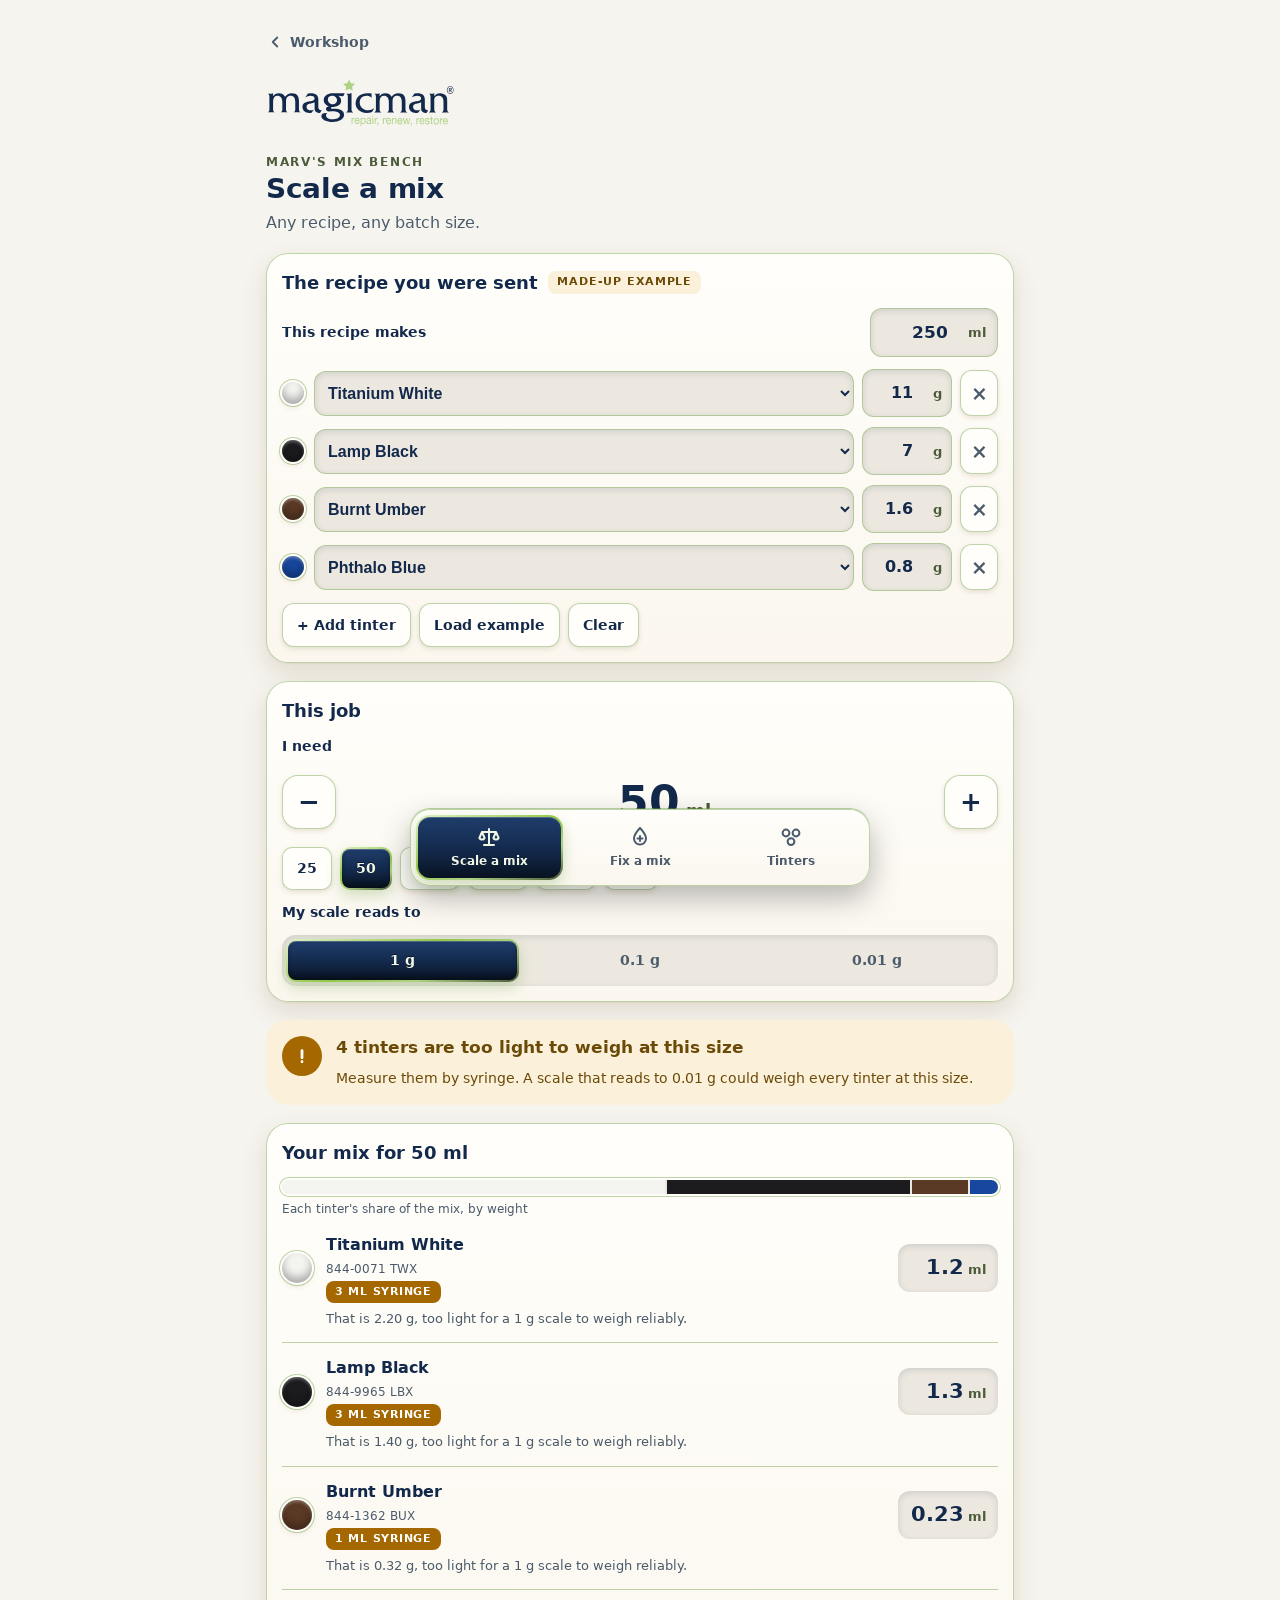
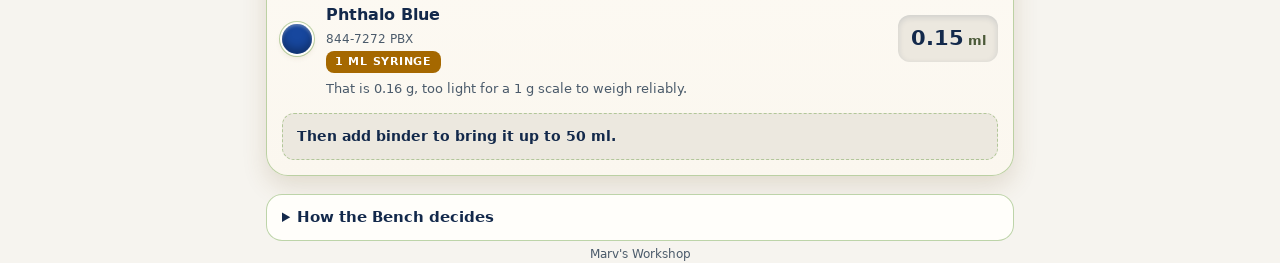
==== commit ed1bf946: "Add Find the colour, a printable reference card, and phone fixes Photo Match now has two tabs. Mix t" ====
--- a/bench.html
+++ b/bench.html
@@ -2,8 +2,15 @@
 <html lang="en">
 <head>
 <meta charset="UTF-8">
-<meta name="viewport" content="width=device-width, initial-scale=1, viewport-fit=cover">
+<meta name="viewport" content="width=device-width, initial-scale=1, maximum-scale=1, user-scalable=no, viewport-fit=cover">
 <meta name="theme-color" content="#13294b">
+<meta name="apple-mobile-web-app-capable" content="yes">
+<meta name="mobile-web-app-capable" content="yes">
+<meta name="apple-mobile-web-app-title" content="Marv's Workshop">
+<link rel="manifest" href="manifest.json">
+<link rel="icon" type="image/png" href="brand/icon-192.png">
+<link rel="apple-touch-icon" href="brand/icon-180.png">
+<script src="js/app.js"></script>
 <title>Marv's Mix Bench</title>
 <link rel="stylesheet" href="css/workshop.css">
 <link rel="stylesheet" href="css/bench.css">
--- a/css/workshop.css
+++ b/css/workshop.css
@@ -2,6 +2,11 @@
    Cream paper, navy ink, raised cards, pill buttons with a Magicman green edge
    and a soft gloss. Colours are the brand guide's: Wasabi, Crow Black Blue and
    Lone Hunter. Verdana throughout, as the owner asked. */
+/* Verdana is not installed on Android phones, so a close free match (DejaVu Sans,
+   cut down to the characters the app uses) is bundled for them. Devices that have
+   Verdana still use it. Licence: fonts/LICENSE-DejaVu.txt */
+@font-face { font-family: "Workshop Sans"; src: url("../fonts/workshop-sans.woff") format("woff"); font-weight: 400; font-display: swap; }
+@font-face { font-family: "Workshop Sans"; src: url("../fonts/workshop-sans-Bold.woff") format("woff"); font-weight: 700; font-display: swap; }
 :root {
   --bg: #f6f4ef;
   --surface-1: #fffefa;
@@ -28,7 +33,7 @@
   --stop-ink: #8a2a1c;
   --logo-on-light: block;
   --logo-on-dark: none;
-  --font: Verdana, Geneva, "DejaVu Sans", Tahoma, sans-serif;
+  --font: Verdana, "Workshop Sans", Geneva, Tahoma, sans-serif;
 }
 @media (prefers-color-scheme: dark) {
   :root:not([data-theme="light"]) {
@@ -52,6 +57,8 @@
 * { box-sizing: border-box; }
 [hidden] { display: none !important; }
 html, body { margin: 0; }
+/* no double-tap zoom on buttons and paint pots */
+html { touch-action: manipulation; -webkit-text-size-adjust: 100%; }
 img { max-width: 100%; }
 body { background: var(--bg); color: var(--ink); font-family: var(--font); font-size: 16px; line-height: 1.5; -webkit-font-smoothing: antialiased; }
 button, input { font: inherit; color: inherit; }
